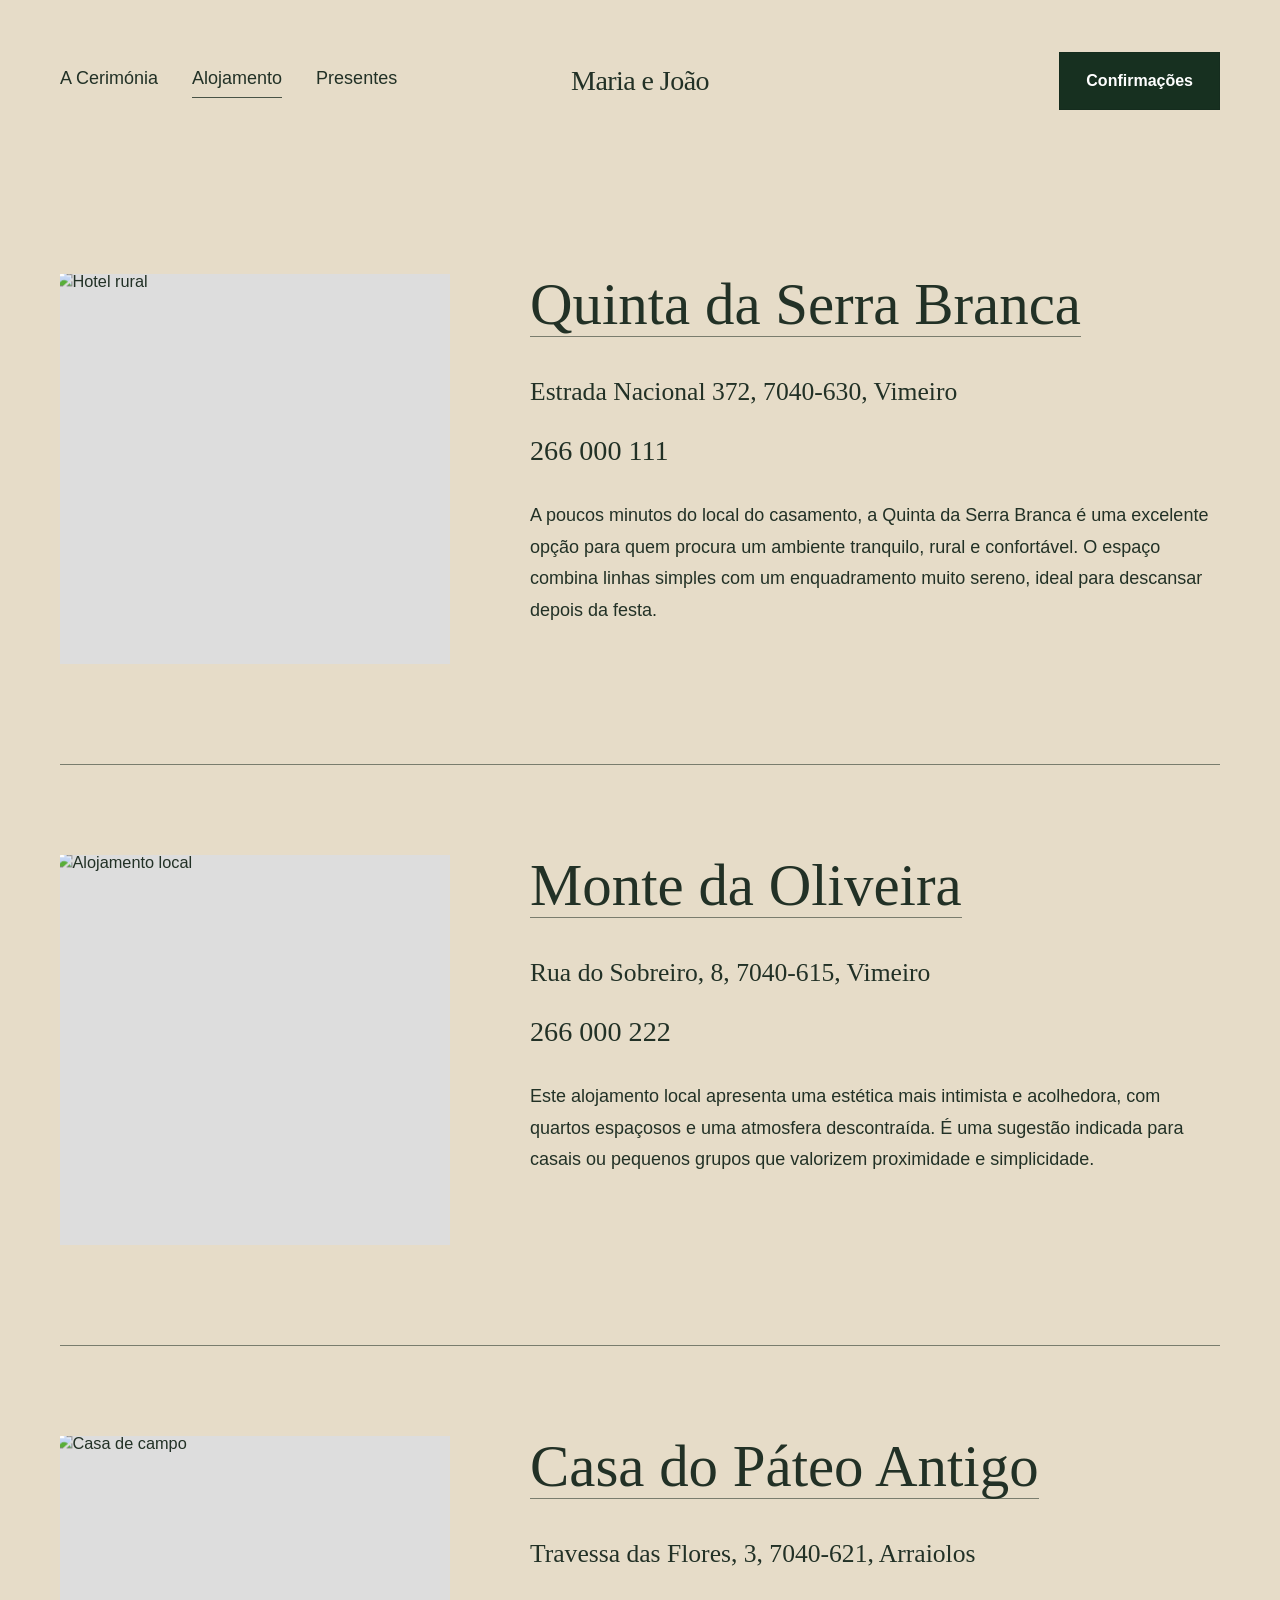
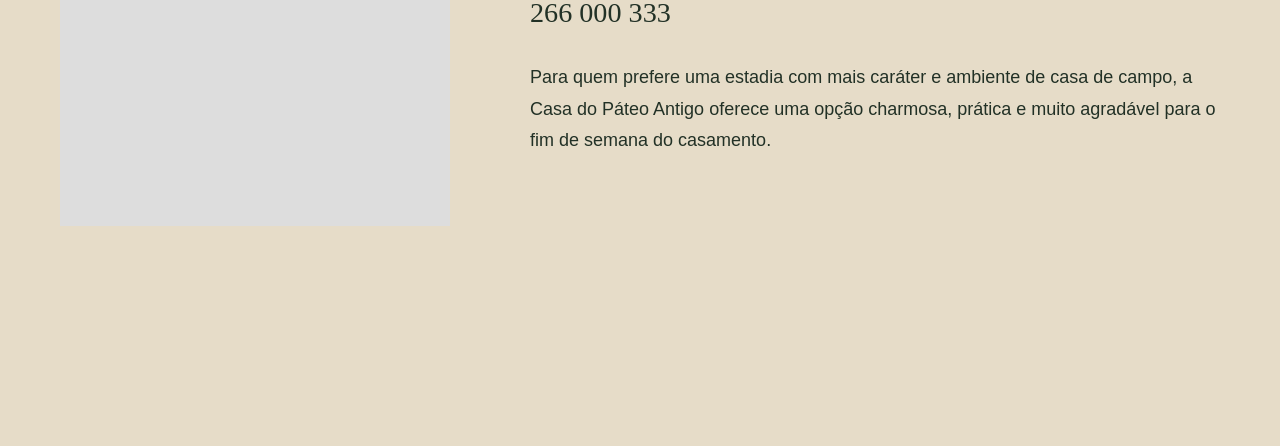
==== alojamento.html @ c8c6d79e "Add files via upload" ====
<!DOCTYPE html>
<html lang="pt">
<head>
  <meta charset="UTF-8">
  <meta name="viewport" content="width=device-width, initial-scale=1">
  <title>Alojamento — Maria e João</title>
  <link rel="stylesheet" href="style.css">
</head>
<body>
  <div class="scroll-progress" aria-hidden="true"></div>

  <div class="page page-plain">
    <header class="site-header">
      <div class="header-inner">
        <nav class="main-nav">
          <a href="cerimonia.html">A Cerimónia</a>
          <a class="active" href="alojamento.html">Alojamento</a>
          <a href="presentes.html">Presentes</a>
        </nav>

        <a class="site-brand serif" href="index.html">Maria e João</a>

        <div class="header-actions">
          <a class="btn" href="confirmacoes.html">Confirmações</a>
        </div>
      </div>
    </header>

    <section class="stay-list">
      <div class="container-text">

        <article class="stay-item">
          <div class="stay-media reveal-left">
            <img src="https://images.unsplash.com/photo-1566073771259-6a8506099945?auto=format&fit=crop&w=900&q=80" alt="Hotel rural">
          </div>

          <div class="stay-copy reveal-right">
            <h2>Quinta da Serra Branca</h2>
            <div class="meta">Estrada Nacional 372, 7040-630, Vimeiro</div>
            <div class="phone">266 000 111</div>
            <p>
              A poucos minutos do local do casamento, a Quinta da Serra Branca é uma excelente opção para quem procura um ambiente tranquilo,
              rural e confortável. O espaço combina linhas simples com um enquadramento muito sereno, ideal para descansar depois da festa.
            </p>
          </div>
        </article>

        <article class="stay-item">
          <div class="stay-media reveal-left">
            <img src="https://images.unsplash.com/photo-1445019980597-93fa8acb246c?auto=format&fit=crop&w=900&q=80" alt="Alojamento local">
          </div>

          <div class="stay-copy reveal-right">
            <h2>Monte da Oliveira</h2>
            <div class="meta">Rua do Sobreiro, 8, 7040-615, Vimeiro</div>
            <div class="phone">266 000 222</div>
            <p>
              Este alojamento local apresenta uma estética mais intimista e acolhedora, com quartos espaçosos e uma atmosfera descontraída.
              É uma sugestão indicada para casais ou pequenos grupos que valorizem proximidade e simplicidade.
            </p>
          </div>
        </article>

        <article class="stay-item">
          <div class="stay-media reveal-left">
            <img src="https://images.unsplash.com/photo-1505693416388-ac5ce068fe85?auto=format&fit=crop&w=900&q=80" alt="Casa de campo">
          </div>

          <div class="stay-copy reveal-right">
            <h2>Casa do Páteo Antigo</h2>
            <div class="meta">Travessa das Flores, 3, 7040-621, Arraiolos</div>
            <div class="phone">266 000 333</div>
            <p>
              Para quem prefere uma estadia com mais caráter e ambiente de casa de campo, a Casa do Páteo Antigo oferece uma opção charmosa,
              prática e muito agradável para o fim de semana do casamento.
            </p>
          </div>
        </article>

      </div>
    </section>
  </div>

  <script src="site.js"></script>
</body>
</html>
---- style.css ----
:root{
  --bg-main:#f3f1e8;
  --bg-alt:#e6dcc8;
  --text:#223126;
  --button:#173020;
  --button-text:#ffffff;
  --line:rgba(34,49,38,.55);
  --input-bg:#f7f7f7;
  --input-border:#cfcfcf;
  --muted:rgba(34,49,38,.6);
  --container:1440px;
}

*{
  box-sizing:border-box;
}

html{
  scroll-behavior:smooth;
}

body{
  margin:0;
  color:var(--text);
  background:var(--bg-main);
  font-family: Arial, Helvetica, sans-serif;
  line-height:1.5;
}

img{
  max-width:100%;
  display:block;
}

a{
  color:inherit;
  text-decoration:none;
}

.page{
  min-height:100vh;
}

.container{
  width:min(var(--container), calc(100% - 120px));
  margin:0 auto;
}

.container-narrow{
  width:min(980px, calc(100% - 120px));
  margin:0 auto;
}

.container-text{
  width:min(1180px, calc(100% - 120px));
  margin:0 auto;
}

.serif{
  font-family: Georgia, "Times New Roman", serif;
  font-weight:400;
  letter-spacing:-0.02em;
}

.scroll-progress{
  position:fixed;
  top:0;
  left:0;
  width:0%;
  height:3px;
  background:var(--button);
  z-index:300;
  pointer-events:none;
}

.site-header{
  position:sticky;
  top:0;
  z-index:120;
  padding:52px 0 34px;
  transition:
    background-color .3s ease,
    backdrop-filter .3s ease,
    box-shadow .3s ease,
    padding .3s ease;
}

.site-header.is-scrolled{
  background:rgba(243,241,232,.78);
  backdrop-filter:blur(12px);
  box-shadow:0 10px 30px rgba(0,0,0,.05);
  padding:22px 0 18px;
}

.site-header .header-inner{
  width:min(var(--container), calc(100% - 120px));
  margin:0 auto;
  display:grid;
  grid-template-columns:1fr auto 1fr;
  align-items:center;
}

.main-nav{
  display:flex;
  gap:34px;
  align-items:center;
  justify-self:start;
  font-size:18px;
}

.main-nav a{
  position:relative;
  padding-bottom:6px;
}

.main-nav a::after{
  content:"";
  position:absolute;
  left:0;
  bottom:0;
  width:100%;
  height:1px;
  background:currentColor;
  transform:scaleX(0);
  transform-origin:left;
  transition:transform .35s ease;
  opacity:.8;
}

.main-nav a:hover::after,
.main-nav a:focus-visible::after,
.main-nav a.active::after{
  transform:scaleX(1);
}

.site-brand{
  justify-self:center;
  font-size:28px;
  line-height:1;
}

.header-actions{
  justify-self:end;
}

.btn{
  display:inline-flex;
  align-items:center;
  justify-content:center;
  min-width:158px;
  height:58px;
  padding:0 26px;
  background:var(--button);
  color:var(--button-text);
  font-size:16px;
  font-weight:600;
  border:1px solid rgba(0,0,0,.08);
  transition:
    transform .22s ease,
    opacity .22s ease,
    box-shadow .22s ease;
}

.btn:hover,
.btn:focus-visible{
  transform:translateY(-2px);
  opacity:.97;
  box-shadow:0 10px 24px rgba(0,0,0,.10);
}

.btn.small{
  min-width:110px;
  height:54px;
}

.hero{
  position:relative;
  overflow:hidden;
  min-height:860px;
  background:
    radial-gradient(circle at 20% 20%, rgba(255,255,255,.65), transparent 32%),
    radial-gradient(circle at 80% 30%, rgba(255,255,255,.35), transparent 28%),
    radial-gradient(circle at 50% 70%, rgba(255,255,255,.25), transparent 38%),
    linear-gradient(rgba(243,241,232,.9), rgba(243,241,232,.94));
}

.hero::before{
  content:"";
  position:absolute;
  inset:0;
  background-image:
    radial-gradient(rgba(120,120,100,.06) 1px, transparent 1px),
    radial-gradient(rgba(120,120,100,.035) 1px, transparent 1px);
  background-size:8px 8px, 13px 13px;
  background-position:0 0, 3px 4px;
  opacity:.45;
  pointer-events:none;
}

.leaf-ornament{
  --leaf-parallax:0px;
  position:absolute;
  left:50%;
  top:-10px;
  transform:translateX(-50%) translateY(var(--leaf-parallax));
  width:min(520px, 36vw);
  opacity:.72;
  pointer-events:none;
  will-change:transform, opacity;
  animation:
    heroFadeUp 1.2s .2s both,
    leafFloat 7s ease-in-out 1.4s infinite;
}

.leaf-ornament svg{
  width:100%;
  height:auto;
  display:block;
}

.hero-content{
  position:relative;
  z-index:2;
  text-align:center;
  padding-top:240px;
  padding-bottom:160px;
}

.hero-title{
  margin:0;
  font-size:clamp(72px, 9vw, 126px);
  line-height:.95;
  opacity:0;
  transform:translateY(24px);
  animation:heroFadeUp 1s .15s forwards;
}

.hero-date{
  margin-top:34px;
  font-size:clamp(24px, 2.2vw, 34px);
  opacity:0;
  transform:translateY(24px);
  animation:heroFadeUp 1s .45s forwards;
}

.hero-date::before,
.hero-date::after{
  content:"—";
  display:inline-block;
  margin:0 18px;
  opacity:.6;
}

.hero-scroll-cue{
  display:flex;
  justify-content:center;
  margin-top:56px;
  opacity:0;
  animation:heroFadeIn 1s .95s forwards;
}

.hero-scroll-cue span{
  width:1px;
  height:56px;
  background:linear-gradient(to bottom, rgba(34,49,38,.12), rgba(34,49,38,.7), rgba(34,49,38,.12));
  animation:scrollCue 2.4s ease-in-out 1.2s infinite;
}

.section{
  padding:110px 0;
}

.section.alt{
  background:var(--bg-alt);
}

.two-col-intro{
  display:grid;
  grid-template-columns:420px 1fr;
  gap:110px;
  align-items:center;
}

.portrait{
  width:100%;
  aspect-ratio:1/1;
  overflow:hidden;
  background:#ddd;
}

.portrait img{
  width:100%;
  height:100%;
  object-fit:cover;
  transform:scale(1.02);
  transition:transform 1.2s ease;
}

.portrait:hover img{
  transform:scale(1.06);
}

.intro-copy{
  text-align:center;
  max-width:700px;
}

.intro-copy h2{
  margin:0 0 26px;
  font-size:clamp(42px, 4.6vw, 72px);
  line-height:1.02;
}

.intro-copy p{
  margin:0 auto;
  font-size:clamp(24px, 2.1vw, 31px);
  line-height:1.25;
  font-family: Georgia, "Times New Roman", serif;
  letter-spacing:-0.02em;
}

.details-grid{
  display:grid;
  grid-template-columns:1fr 1fr;
  gap:80px;
  align-items:start;
  text-align:center;
}

.eyebrow{
  margin:0 0 24px;
  font-size:18px;
  font-family: Georgia, "Times New Roman", serif;
}

.big-detail-title{
  margin:0 0 34px;
  font-size:clamp(42px, 4.8vw, 72px);
  line-height:1.08;
  font-family: Georgia, "Times New Roman", serif;
  letter-spacing:-0.02em;
}

.detail-copy{
  margin:0;
  font-size:clamp(20px, 2vw, 28px);
  line-height:1.25;
  font-family: Georgia, "Times New Roman", serif;
}

.center-link{
  text-align:center;
}

.more-link{
  display:inline-block;
  margin-top:52px;
  font-size:18px;
  padding-bottom:3px;
  position:relative;
}

.more-link::after{
  content:"";
  position:absolute;
  left:0;
  bottom:0;
  width:100%;
  height:1px;
  background:currentColor;
  transform:scaleX(1);
  transform-origin:left;
  transition:transform .35s ease, opacity .35s ease;
  opacity:.85;
}

.more-link:hover::after,
.more-link:focus-visible::after{
  transform:scaleX(.72);
  opacity:1;
}

.center-feature{
  text-align:center;
  padding:120px 0 130px;
}

.center-feature h2{
  margin:0 0 30px;
  font-size:clamp(54px, 6vw, 88px);
  line-height:1;
  font-family: Georgia, "Times New Roman", serif;
}

.center-feature p{
  max-width:1040px;
  margin:0 auto;
  font-size:clamp(22px, 1.9vw, 26px);
  line-height:1.6;
}

.center-feature p + p{
  margin-top:20px;
}

.story-block{
  padding:110px 0 70px;
}

.story-text{
  max-width:1500px;
}

.story-text h3{
  margin:0 0 34px;
  font-size:clamp(30px, 2.8vw, 46px);
  font-family: Georgia, "Times New Roman", serif;
  font-weight:400;
}

.story-text p{
  margin:0 0 26px;
  font-size:clamp(18px, 1.35vw, 22px);
  line-height:1.75;
}

.person-showcase{
  padding:40px 0 120px;
  text-align:center;
}

.person-showcase h2{
  margin:0 0 34px;
  font-size:clamp(54px, 5.4vw, 84px);
  line-height:1;
  font-family: Georgia, "Times New Roman", serif;
}

.person-photo{
  width:min(400px, 100%);
  margin:0 auto;
  aspect-ratio:4/5;
  overflow:hidden;
  background:#ddd;
}

.person-photo img{
  width:100%;
  height:100%;
  object-fit:cover;
  transform:scale(1.02);
  transition:transform 1.2s ease;
}

.person-photo:hover img{
  transform:scale(1.06);
}

.final-cta{
  text-align:center;
  padding:110px 0 64px;
}

.final-cta h2{
  margin:0 0 62px;
  font-size:clamp(44px, 5vw, 74px);
  font-family: Georgia, "Times New Roman", serif;
  font-weight:400;
  line-height:1.1;
}

.site-footer{
  background:var(--button);
  color:#f3efe5;
  text-align:center;
  padding:88px 20px 110px;
}

.site-footer .names{
  font-size:clamp(28px, 2.4vw, 40px);
  font-family: Georgia, "Times New Roman", serif;
}

.site-footer .made{
  margin-top:28px;
  font-size:14px;
  opacity:.9;
}

.page-plain{
  background:var(--bg-alt);
}

.page-plain .section-top{
  padding:120px 0 80px;
}

.editorial-block{
  padding:60px 0 110px;
}

.editorial-title{
  margin:0 0 28px;
  font-size:clamp(72px, 7vw, 100px);
  line-height:.98;
  font-family: Georgia, "Times New Roman", serif;
  font-weight:400;
}

.editorial-subtitle{
  margin:0 0 38px;
  font-size:clamp(48px, 4.6vw, 66px);
  line-height:1.06;
  font-family: Georgia, "Times New Roman", serif;
  font-weight:400;
}

.editorial-copy{
  max-width:1450px;
}

.editorial-copy p{
  margin:0 0 24px;
  font-size:clamp(18px, 1.4vw, 22px);
  line-height:1.9;
}

.divider{
  height:1px;
  background:var(--line);
  margin:86px 0;
}

.map-image{
  width:min(900px, 100%);
  margin:58px auto 0;
  overflow:hidden;
  background:#ddd;
}

.map-image img{
  width:100%;
  height:auto;
  object-fit:cover;
  transform:scale(1.02);
  transition:transform 1.2s ease;
}

.map-image:hover img{
  transform:scale(1.05);
}

.stay-list{
  padding:90px 0 120px;
}

.stay-item{
  display:grid;
  grid-template-columns:390px 1fr;
  gap:80px;
  align-items:start;
  padding:40px 0 100px;
}

.stay-item + .stay-item{
  border-top:1px solid var(--line);
  padding-top:90px;
}

.stay-media{
  width:100%;
  aspect-ratio:1/1;
  overflow:hidden;
  background:#ddd;
}

.stay-media img{
  width:100%;
  height:100%;
  object-fit:cover;
  transform:scale(1.02);
  transition:transform 1.2s ease;
}

.stay-media:hover img{
  transform:scale(1.06);
}

.stay-copy h2{
  margin:0 0 26px;
  display:inline-block;
  font-size:clamp(48px, 4.6vw, 66px);
  line-height:1.06;
  font-family: Georgia, "Times New Roman", serif;
  font-weight:400;
  border-bottom:1px solid var(--line);
}

.stay-copy .meta{
  margin:12px 0 20px;
  font-size:clamp(22px, 2vw, 30px);
  font-family: Georgia, "Times New Roman", serif;
  line-height:1.35;
}

.stay-copy .phone{
  margin:0 0 28px;
  font-size:clamp(24px, 2.2vw, 34px);
  font-family: Georgia, "Times New Roman", serif;
}

.stay-copy p{
  max-width:860px;
  margin:0;
  font-size:clamp(18px, 1.4vw, 22px);
  line-height:1.75;
}

.gifts-page{
  padding:170px 0 140px;
}

.gifts-head{
  text-align:center;
  margin-bottom:120px;
}

.gifts-head h1{
  margin:0 0 26px;
  font-size:clamp(64px, 6vw, 84px);
  font-family: Georgia, "Times New Roman", serif;
  font-weight:400;
  line-height:1;
}

.gifts-head .subtitle{
  font-size:clamp(30px, 2.4vw, 46px);
  font-family: Georgia, "Times New Roman", serif;
  line-height:1.2;
}

.gifts-copy{
  max-width:1500px;
}

.gifts-copy p{
  margin:0 0 24px;
  font-size:clamp(18px, 1.45vw, 22px);
  line-height:1.85;
}

.iban{
  text-align:center;
  margin-top:70px;
  font-size:clamp(22px, 1.8vw, 32px);
}

.confirm-page{
  padding:150px 0 130px;
}

.confirm-head{
  text-align:center;
  margin-bottom:100px;
}

.confirm-head h1{
  margin:0 0 28px;
  font-size:clamp(64px, 6vw, 84px);
  font-family: Georgia, "Times New Roman", serif;
  font-weight:400;
  line-height:1;
}

.confirm-head p{
  margin:0 0 22px;
  font-size:clamp(18px, 1.4vw, 22px);
}

.confirm-date{
  margin-top:34px;
  font-size:clamp(56px, 5vw, 84px);
  line-height:1.08;
  font-family: Georgia, "Times New Roman", serif;
  font-weight:400;
}

.form-wrap{
  border-top:1px solid var(--line);
  padding-top:26px;
}

.form-section-title{
  margin:0 0 14px;
  font-size:18px;
}

.form-grid-2{
  display:grid;
  grid-template-columns:1fr 1fr;
  gap:16px;
}

.form-field{
  margin-bottom:22px;
}

.form-field label{
  display:block;
  margin-bottom:8px;
  font-size:16px;
}

.form-field .req{
  color:var(--muted);
  margin-left:4px;
}

.input,
.select,
.textarea{
  width:100%;
  border:1px solid var(--input-border);
  background:var(--input-bg);
  color:var(--text);
  padding:14px 14px;
  font-size:16px;
  outline:none;
  border-radius:0;
  appearance:none;
  transition:border-color .2s ease, box-shadow .2s ease, background-color .2s ease;
}

.input,
.select{
  height:52px;
}

.textarea{
  min-height:110px;
  resize:vertical;
  font-family:inherit;
}

.input:focus,
.select:focus,
.textarea:focus{
  border-color:rgba(34,49,38,.55);
  box-shadow:0 0 0 4px rgba(34,49,38,.08);
  background:#fff;
}

.select-wrap{
  position:relative;
}

.select-wrap::after{
  content:"";
  position:absolute;
  right:18px;
  top:50%;
  width:10px;
  height:10px;
  border-right:2px solid var(--text);
  border-bottom:2px solid var(--text);
  transform:translateY(-65%) rotate(45deg);
  pointer-events:none;
}

.form-actions{
  margin-top:6px;
}

.note{
  color:var(--muted);
  font-size:14px;
}

.reveal,
.reveal-left,
.reveal-right{
  opacity:0;
  transition:
    opacity .8s ease,
    transform .8s ease;
  will-change:opacity, transform;
}

.reveal{
  transform:translateY(34px);
}

.reveal-left{
  transform:translateX(-36px);
}

.reveal-right{
  transform:translateX(36px);
}

.reveal.is-visible,
.reveal-left.is-visible,
.reveal-right.is-visible{
  opacity:1;
  transform:translate(0, 0);
}

a:focus-visible,
button:focus-visible,
input:focus-visible,
select:focus-visible,
textarea:focus-visible{
  outline:2px solid rgba(34,49,38,.45);
  outline-offset:3px;
}

@keyframes heroFadeUp{
  from{
    opacity:0;
    transform:translateY(24px);
  }
  to{
    opacity:1;
    transform:translateY(0);
  }
}

@keyframes heroFadeIn{
  from{
    opacity:0;
  }
  to{
    opacity:1;
  }
}

@keyframes leafFloat{
  0%, 100%{
    transform:translateX(-50%) translateY(var(--leaf-parallax));
  }
  50%{
    transform:translateX(-50%) translateY(calc(var(--leaf-parallax) + 10px));
  }
}

@keyframes scrollCue{
  0%, 100%{
    transform:scaleY(.65);
    opacity:.45;
  }
  50%{
    transform:scaleY(1);
    opacity:1;
  }
}

@media (max-width: 1100px){
  .site-header .header-inner{
    grid-template-columns:1fr;
    gap:24px;
  }

  .main-nav,
  .site-brand,
  .header-actions{
    justify-self:center;
  }

  .two-col-intro,
  .stay-item,
  .details-grid{
    grid-template-columns:1fr;
    gap:40px;
  }

  .intro-copy{
    max-width:none;
  }

  .portrait{
    max-width:520px;
    margin:0 auto;
  }

  .stay-media{
    max-width:520px;
  }
}

@media (max-width: 780px){
  .container,
  .container-narrow,
  .container-text,
  .site-header .header-inner{
    width:calc(100% - 44px);
  }

  .site-header{
    padding:28px 0 22px;
  }

  .site-header.is-scrolled{
    padding:16px 0 14px;
  }

  .main-nav{
    flex-wrap:wrap;
    justify-content:center;
    gap:16px 22px;
    font-size:16px;
  }

  .site-brand{
    font-size:24px;
  }

  .btn{
    min-width:132px;
    height:52px;
  }

  .hero{
    min-height:720px;
  }

  .hero-content{
    padding-top:210px;
    padding-bottom:120px;
  }

  .hero-scroll-cue{
    margin-top:42px;
  }

  .hero-scroll-cue span{
    height:44px;
  }

  .section,
  .center-feature,
  .story-block,
  .person-showcase,
  .stay-list,
  .gifts-page,
  .confirm-page{
    padding-top:80px;
    padding-bottom:80px;
  }

  .form-grid-2{
    grid-template-columns:1fr;
  }

  .hero-date::before,
  .hero-date::after{
    margin:0 10px;
  }

  .leaf-ornament{
    width:min(520px, 54vw);
  }
}

@media (prefers-reduced-motion: reduce){
  html{
    scroll-behavior:auto;
  }

  *,
  *::before,
  *::after{
    animation:none !important;
    transition:none !important;
  }

  .reveal,
  .reveal-left,
  .reveal-right,
  .hero-title,
  .hero-date{
    opacity:1 !important;
    transform:none !important;
  }

  .leaf-ornament{
    transform:translateX(-50%) !important;
  }

  .scroll-progress{
    display:none;
  }
}

.form-note{
  margin-top:18px;
}
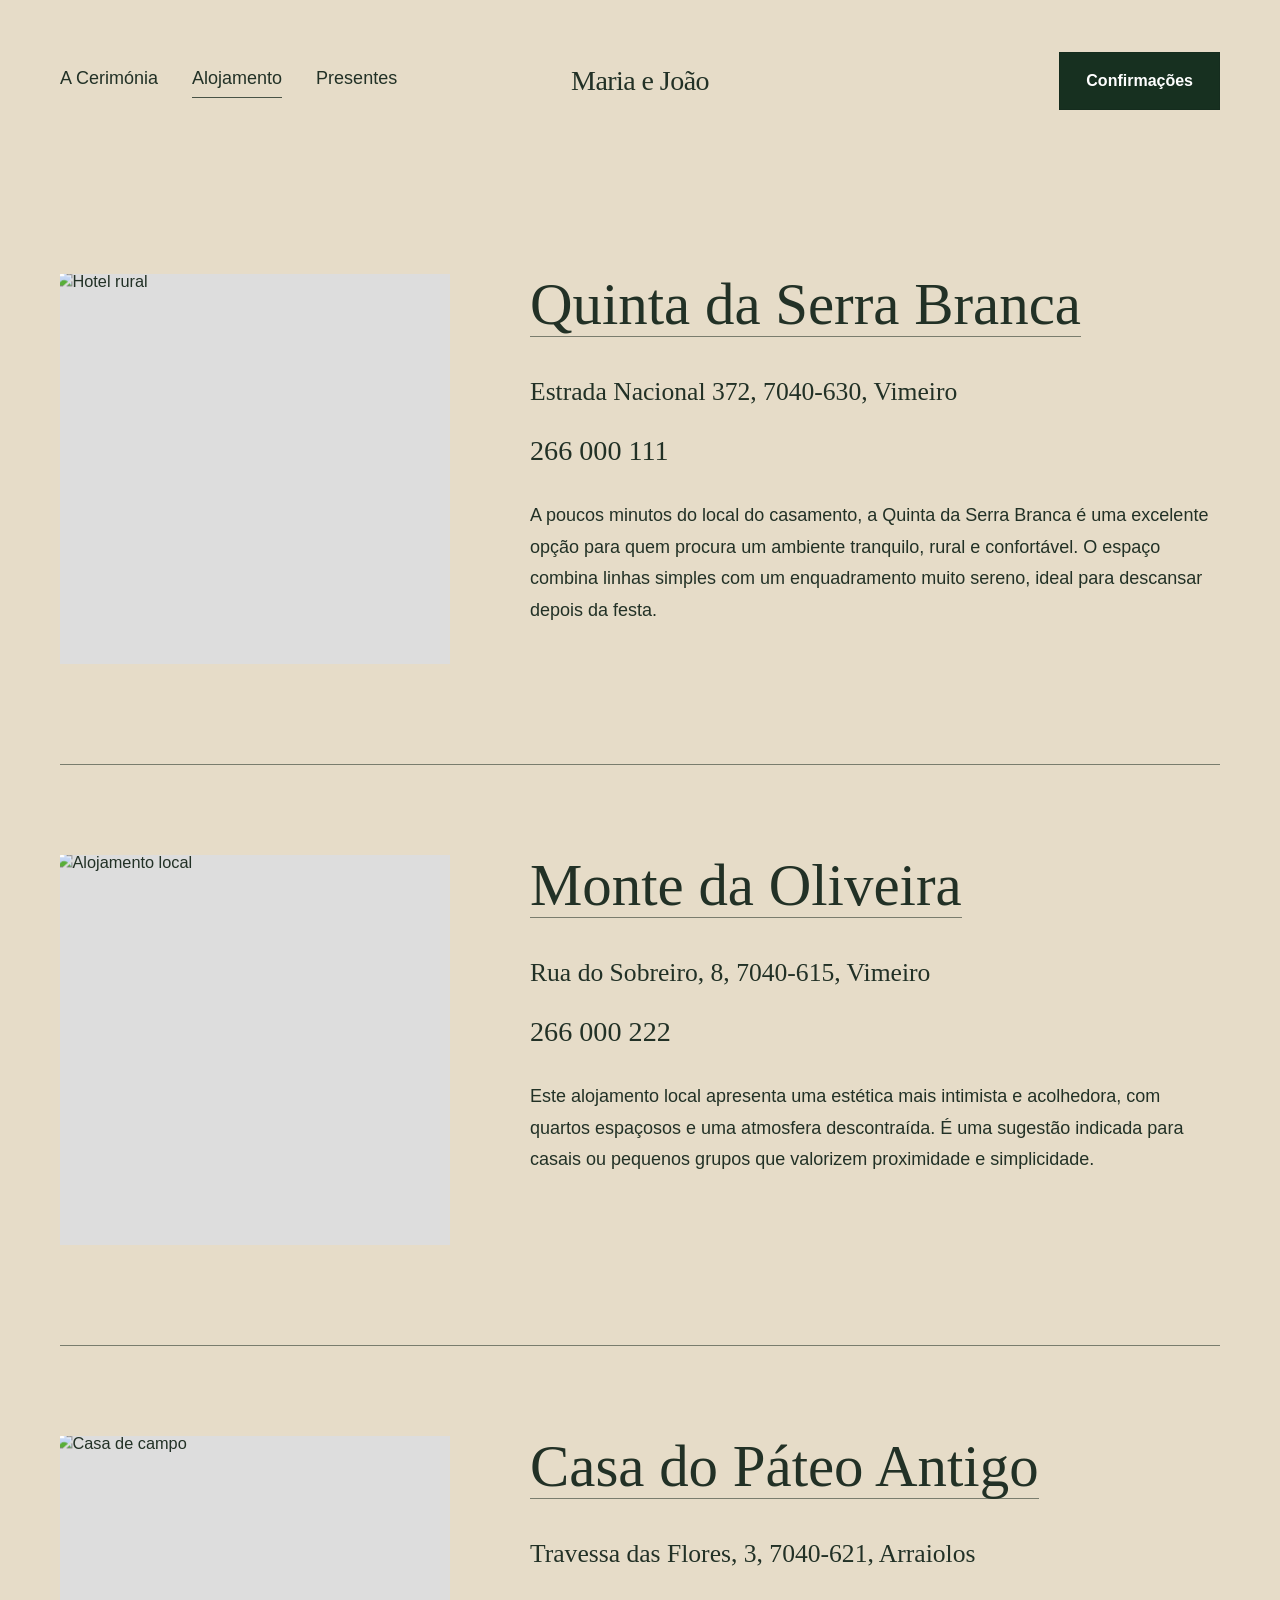
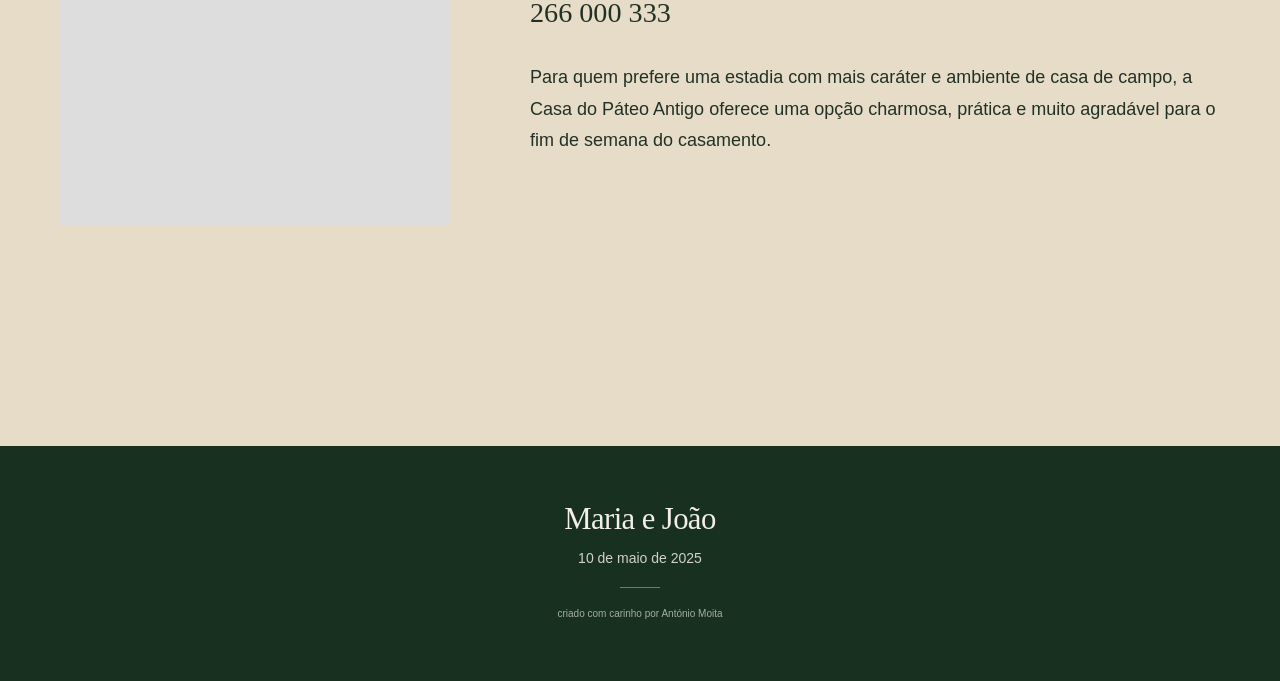
==== commit f9b3382d: "Alteração de footer" ====
--- a/alojamento.html
+++ b/alojamento.html
@@ -80,6 +80,16 @@
       </div>
     </section>
   </div>
+  
+  <script src="footer.js"></script>
+<script>
+  loadFooter({
+    names: "Maria e João",
+    date: "10 de maio de 2025",
+    creditName: "António Moita",
+    creditLink: "" // opcional (podes pôr site no futuro)
+  });
+</script>
 
   <script src="site.js"></script>
 </body>
--- a/style.css
+++ b/style.css
@@ -473,18 +473,39 @@
   background:var(--button);
   color:#f3efe5;
   text-align:center;
-  padding:88px 20px 110px;
-}
-
-.site-footer .names{
+  padding:50px 20px 60px;
+}
+
+/* nomes principais */
+.site-footer .footer-main{
   font-size:clamp(28px, 2.4vw, 40px);
   font-family: Georgia, "Times New Roman", serif;
 }
 
-.site-footer .made{
-  margin-top:28px;
+/* data */
+.site-footer .footer-date{
+  margin-top:6px;
   font-size:14px;
-  opacity:.9;
+  opacity:.85;
+}
+
+/* linha decorativa */
+.site-footer .footer-divider{
+  width:40px;
+  height:1px;
+  background:rgba(243,239,229,0.4);
+  margin:18px auto;
+}
+
+/* crédito (tu) */
+.site-footer .footer-credit{
+  font-size:10px;
+  opacity:.65;
+}
+
+.site-footer .footer-credit a{
+  color:inherit;
+  text-decoration:none;
 }
 
 .page-plain{
@@ -993,4 +1014,5 @@
 
 .form-note{
   margin-top:18px;
-}+}
+
